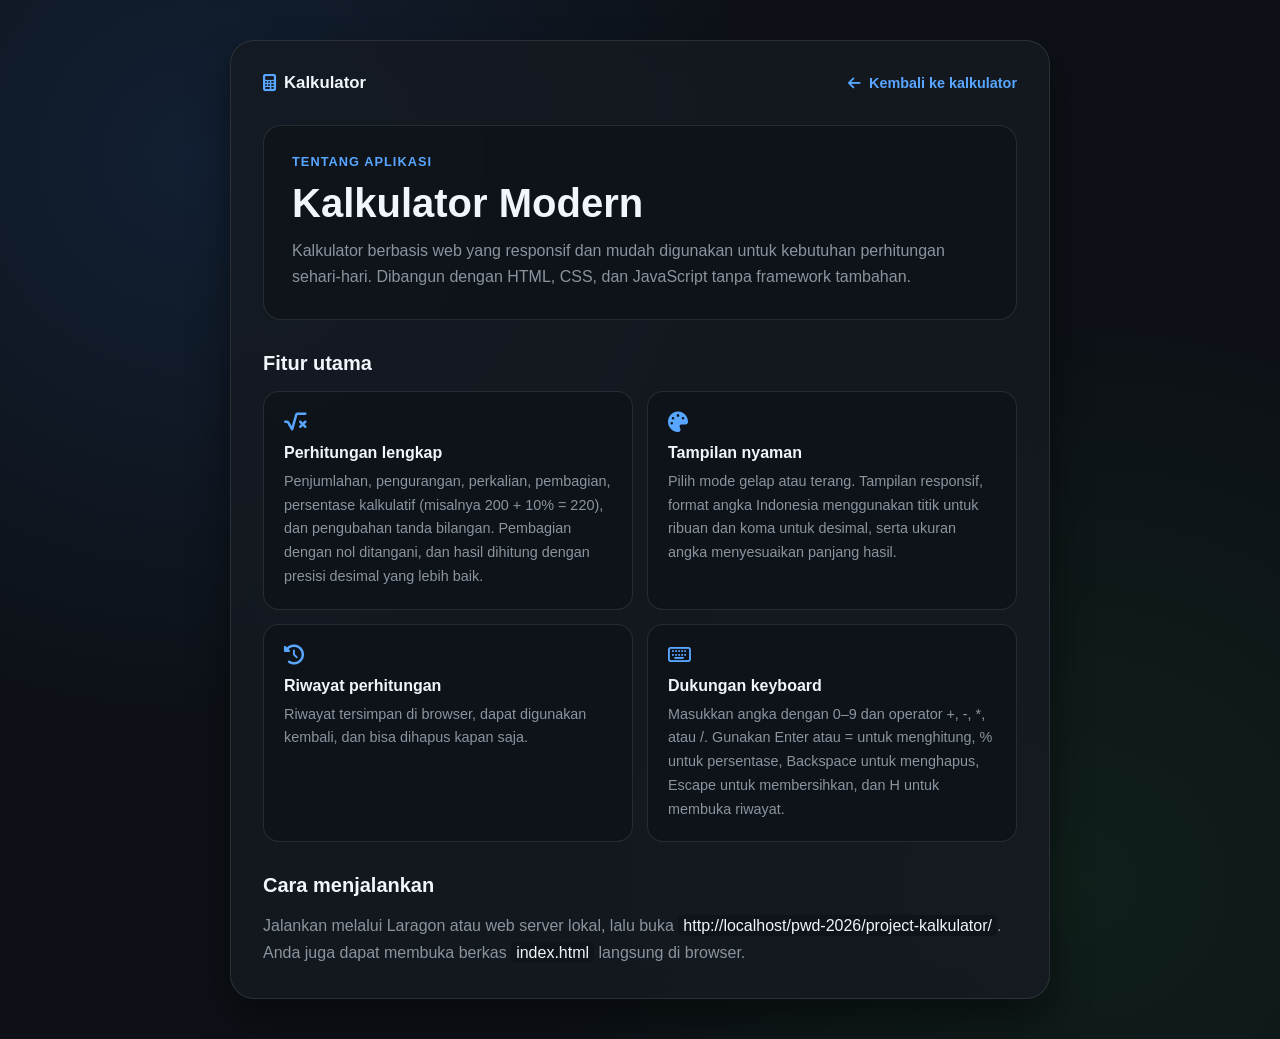
==== tentang.html @ 80384bbc "tambah fitur tentang" ====
<!DOCTYPE html>
<html lang="id">
<head>
    <meta charset="UTF-8">
    <meta name="viewport" content="width=device-width, initial-scale=1.0">
    <meta name="description" content="Informasi fitur, teknologi, dan cara menggunakan Aplikasi Kalkulator Modern.">
    <title>Tentang Aplikasi - Kalkulator Modern</title>
    <script>
        if (localStorage.getItem('calc_theme') === 'light') {
            document.documentElement.setAttribute('data-theme', 'light');
        }
    </script>
    <link rel="stylesheet" href="style.css">
    <link rel="stylesheet" href="https://cdnjs.cloudflare.com/ajax/libs/font-awesome/6.5.1/css/all.min.css">
</head>
<body class="about-body">
    <main class="about-container">
        <header class="calculator-header">
            <div class="logo">
                <i class="fa-solid fa-calculator"></i>
                <span>Kalkulator</span>
            </div>
            <a href="index.html" class="back-link">
                <i class="fa-solid fa-arrow-left"></i>
                Kembali ke kalkulator
            </a>
        </header>

        <section class="about-intro">
            <span class="about-eyebrow">Tentang Aplikasi</span>
            <h1>Kalkulator Modern</h1>
            <p>
                Kalkulator berbasis web yang responsif dan mudah digunakan untuk kebutuhan
                perhitungan sehari-hari. Dibangun dengan HTML, CSS, dan JavaScript tanpa
                framework tambahan.
            </p>
        </section>

        <section class="about-section" aria-labelledby="features-title">
            <h2 id="features-title">Fitur utama</h2>
            <div class="feature-grid">
                <article class="feature-card">
                    <i class="fa-solid fa-square-root-variable" aria-hidden="true"></i>
                    <h3>Perhitungan lengkap</h3>
                    <p>
                        Penjumlahan, pengurangan, perkalian, pembagian, persentase
                        kalkulatif (misalnya 200 + 10% = 220), dan pengubahan tanda
                        bilangan. Pembagian dengan nol ditangani, dan hasil dihitung
                        dengan presisi desimal yang lebih baik.
                    </p>
                </article>
                <article class="feature-card">
                    <i class="fa-solid fa-palette" aria-hidden="true"></i>
                    <h3>Tampilan nyaman</h3>
                    <p>
                        Pilih mode gelap atau terang. Tampilan responsif, format angka
                        Indonesia menggunakan titik untuk ribuan dan koma untuk desimal,
                        serta ukuran angka menyesuaikan panjang hasil.
                    </p>
                </article>
                <article class="feature-card">
                    <i class="fa-solid fa-clock-rotate-left" aria-hidden="true"></i>
                    <h3>Riwayat perhitungan</h3>
                    <p>
                        Riwayat tersimpan di browser, dapat digunakan kembali, dan bisa
                        dihapus kapan saja.
                    </p>
                </article>
                <article class="feature-card">
                    <i class="fa-regular fa-keyboard" aria-hidden="true"></i>
                    <h3>Dukungan keyboard</h3>
                    <p>
                        Masukkan angka dengan 0–9 dan operator +, -, *, atau /. Gunakan
                        Enter atau = untuk menghitung, % untuk persentase, Backspace
                        untuk menghapus, Escape untuk membersihkan, dan H untuk membuka
                        riwayat.
                    </p>
                </article>
            </div>
        </section>

        <section class="about-section about-usage" aria-labelledby="usage-title">
            <h2 id="usage-title">Cara menjalankan</h2>
            <p>
                Jalankan melalui Laragon atau web server lokal, lalu buka
                <code>http://localhost/pwd-2026/project-kalkulator/</code>.
                Anda juga dapat membuka berkas <code>index.html</code> langsung di
                browser.
            </p>
        </section>
    </main>
</body>
</html>
---- style.css ----
/* ======================================================
   ROOT VARIABLES (Tema Gelap & Terang)
   ====================================================== */
:root {
    /* Palet Default: Dark Mode */
    --bg-body: #0d1117;
    --bg-calculator: rgba(22, 27, 34, 0.85);
    --border-color: rgba(255, 255, 255, 0.1);
    --shadow-color: rgba(0, 0, 0, 0.45);

    --text-primary: #f0f6fc;
    --text-secondary: #8b949e;
    --text-accent: #58a6ff;

    --btn-num-bg: #21262d;
    --btn-num-hover: #30363d;
    --btn-num-text: #f0f6fc;

    --btn-act-bg: #30363d;
    --btn-act-hover: #3c444d;
    --btn-act-text: #79c0ff;

    --btn-op-bg: #1f6feb;
    --btn-op-hover: #388bfd;
    --btn-op-text: #ffffff;

    --btn-eq-bg: #238636;
    --btn-eq-hover: #2ea043;
    --btn-eq-text: #ffffff;

    --display-bg: rgba(13, 17, 23, 0.6);
    --panel-bg: rgba(22, 27, 34, 0.95);

    --radius-calc: 24px;
    --radius-btn: 16px;
    --font-family: -apple-system, BlinkMacSystemFont, 'Segoe UI', Roboto, Helvetica, Arial, sans-serif;
    --transition-speed: 0.2s;
}

/* Light Mode Overrides */
[data-theme="light"] {
    --bg-body: #f3f4f6;
    --bg-calculator: rgba(255, 255, 255, 0.9);
    --border-color: rgba(0, 0, 0, 0.08);
    --shadow-color: rgba(0, 0, 0, 0.12);

    --text-primary: #1f2937;
    --text-secondary: #6b7280;
    --text-accent: #2563eb;

    --btn-num-bg: #f9fafb;
    --btn-num-hover: #f3f4f6;
    --btn-num-text: #111827;

    --btn-act-bg: #e5e7eb;
    --btn-act-hover: #d1d5db;
    --btn-act-text: #1d4ed8;

    --btn-op-bg: #3b82f6;
    --btn-op-hover: #2563eb;
    --btn-op-text: #ffffff;

    --btn-eq-bg: #10b981;
    --btn-eq-hover: #059669;
    --btn-eq-text: #ffffff;

    --display-bg: rgba(243, 244, 246, 0.7);
    --panel-bg: rgba(255, 255, 255, 0.97);
}

/* ======================================================
   RESET & DASAR
   ====================================================== */
* {
    margin: 0;
    padding: 0;
    box-sizing: border-box;
    font-family: var(--font-family);
    -webkit-tap-highlight-color: transparent;
}

body {
    min-height: 100vh;
    display: flex;
    justify-content: center;
    align-items: center;
    background-color: var(--bg-body);
    background-image: 
        radial-gradient(circle at 15% 15%, rgba(56, 139, 253, 0.12) 0%, transparent 40%),
        radial-gradient(circle at 85% 85%, rgba(35, 134, 54, 0.12) 0%, transparent 40%);
    color: var(--text-primary);
    padding: 16px;
    transition: background-color var(--transition-speed) ease;
}

/* ======================================================
   WADAH UTAMA KALKULATOR
   ====================================================== */
.calculator-container {
    width: 100%;
    max-width: 380px;
    background: var(--bg-calculator);
    backdrop-filter: blur(16px);
    -webkit-backdrop-filter: blur(16px);
    border: 1px solid var(--border-color);
    border-radius: var(--radius-calc);
    box-shadow: 0 20px 40px var(--shadow-color);
    padding: 24px;
    display: flex;
    flex-direction: column;
    gap: 18px;
    position: relative;
    overflow: hidden;
    transition: background var(--transition-speed) ease, border-color var(--transition-speed) ease;
}

/* ======================================================
   HEADER
   ====================================================== */
.calculator-header {
    display: flex;
    justify-content: space-between;
    align-items: center;
}

.calculator-header .logo {
    display: flex;
    align-items: center;
    gap: 8px;
    font-size: 1.05rem;
    font-weight: 600;
    color: var(--text-primary);
}

.calculator-header .logo i {
    color: var(--text-accent);
}

.header-actions {
    display: flex;
    gap: 8px;
}

.icon-btn {
    background: transparent;
    border: 1px solid var(--border-color);
    color: var(--text-secondary);
    width: 36px;
    height: 36px;
    border-radius: 50%;
    cursor: pointer;
    display: flex;
    align-items: center;
    justify-content: center;
    font-size: 0.95rem;
    transition: all var(--transition-speed) ease;
}

.icon-btn:hover {
    background: var(--btn-num-hover);
    color: var(--text-primary);
    transform: translateY(-2px);
}

.icon-btn:active {
    transform: scale(0.95);
}

/* ======================================================
   LAYAR TAMPILAN (DISPLAY)
   ====================================================== */
.display-container {
    background: var(--display-bg);
    border: 1px solid var(--border-color);
    border-radius: 16px;
    padding: 16px 20px;
    display: flex;
    flex-direction: column;
    justify-content: flex-end;
    align-items: flex-end;
    min-height: 105px;
    word-break: break-all;
    word-wrap: break-word;
    overflow-x: auto;
    transition: background var(--transition-speed) ease;
}

.previous-operand {
    font-size: 0.95rem;
    color: var(--text-secondary);
    min-height: 22px;
    font-weight: 400;
    letter-spacing: 0.5px;
}

.current-operand {
    font-size: 2.2rem;
    font-weight: 700;
    color: var(--text-primary);
    line-height: 1.2;
    transition: font-size 0.15s ease;
}

/* ======================================================
   PAPAN TOMBOL (KEYPAD)
   ====================================================== */
.keypad {
    display: grid;
    grid-template-columns: repeat(4, 1fr);
    gap: 12px;
}

.btn {
    height: 58px;
    border: 1px solid var(--border-color);
    border-radius: var(--radius-btn);
    font-size: 1.35rem;
    font-weight: 600;
    cursor: pointer;
    outline: none;
    user-select: none;
    display: flex;
    justify-content: center;
    align-items: center;
    transition: all 0.12s cubic-bezier(0.4, 0, 0.2, 1);
    box-shadow: 0 3px 6px rgba(0, 0, 0, 0.05);
}

.btn:active, .btn.keyboard-active {
    transform: scale(0.92);
    filter: brightness(0.9);
}

/* Tombol Angka */
.btn-number {
    background: var(--btn-num-bg);
    color: var(--btn-num-text);
}

.btn-number:hover {
    background: var(--btn-num-hover);
}

/* Tombol Aksi Fungsional (AC, DEL, %, ±) */
.btn-action {
    background: var(--btn-act-bg);
    color: var(--btn-act-text);
    font-size: 1.15rem;
}

.btn-action:hover {
    background: var(--btn-act-hover);
}

/* Tombol Operator (+, -, *, /) */
.btn-operator {
    background: var(--btn-op-bg);
    color: var(--btn-op-text);
    font-size: 1.4rem;
}

.btn-operator:hover {
    background: var(--btn-op-hover);
}

/* Tombol Sama Dengan (=) */
.btn-equals {
    background: var(--btn-eq-bg);
    color: var(--btn-eq-text);
    font-size: 1.5rem;
}

.btn-equals:hover {
    background: var(--btn-eq-hover);
}

/* ======================================================
   PANEL RIWAYAT (HISTORY PANEL)
   ====================================================== */
.history-panel {
    position: absolute;
    top: 64px;
    left: 20px;
    right: 20px;
    bottom: 20px;
    background: var(--panel-bg);
    border: 1px solid var(--border-color);
    border-radius: 18px;
    backdrop-filter: blur(20px);
    -webkit-backdrop-filter: blur(20px);
    box-shadow: 0 10px 25px var(--shadow-color);
    padding: 16px;
    display: flex;
    flex-direction: column;
    z-index: 100;
    opacity: 0;
    pointer-events: none;
    transform: translateY(-10px);
    transition: opacity 0.25s ease, transform 0.25s ease;
}

.history-panel.active {
    opacity: 1;
    pointer-events: all;
    transform: translateY(0);
}

.history-header {
    display: flex;
    justify-content: space-between;
    align-items: center;
    padding-bottom: 12px;
    border-bottom: 1px solid var(--border-color);
    margin-bottom: 12px;
}

.history-header h3 {
    font-size: 1rem;
    font-weight: 600;
    color: var(--text-primary);
}

.clear-history-btn {
    background: transparent;
    border: none;
    color: #f85149;
    font-size: 0.85rem;
    cursor: pointer;
    display: flex;
    align-items: center;
    gap: 4px;
    padding: 4px 8px;
    border-radius: 6px;
    transition: background 0.15s ease;
}

.clear-history-btn:hover {
    background: rgba(248, 81, 73, 0.15);
}

.history-list {
    flex: 1;
    overflow-y: auto;
    display: flex;
    flex-direction: column;
    gap: 10px;
    padding-right: 4px;
}

.history-item {
    padding: 10px 12px;
    background: var(--display-bg);
    border-radius: 10px;
    cursor: pointer;
    transition: transform 0.15s ease, background 0.15s ease;
    border: 1px solid transparent;
}

.history-item:hover {
    background: var(--btn-num-hover);
    border-color: var(--border-color);
    transform: translateX(3px);
}

.history-item-exp {
    font-size: 0.82rem;
    color: var(--text-secondary);
    text-align: right;
}

.history-item-res {
    font-size: 1.15rem;
    font-weight: 600;
    color: var(--text-accent);
    text-align: right;
}

.empty-history {
    font-size: 0.88rem;
    color: var(--text-secondary);
    text-align: center;
    margin-top: 30px;
}

/* ======================================================
   FOOTER INFO
   ====================================================== */
.calculator-footer {
    text-align: center;
    color: var(--text-secondary);
    font-size: 0.78rem;
    line-height: 1.3;
}

/* ======================================================
   HALAMAN TENTANG
   ====================================================== */
.about-body {
    align-items: flex-start;
    padding: 40px 16px;
}

.about-container {
    width: 100%;
    max-width: 820px;
    display: flex;
    flex-direction: column;
    gap: 32px;
    padding: 32px;
    background: var(--bg-calculator);
    backdrop-filter: blur(16px);
    -webkit-backdrop-filter: blur(16px);
    border: 1px solid var(--border-color);
    border-radius: var(--radius-calc);
    box-shadow: 0 20px 40px var(--shadow-color);
}

.back-link {
    display: inline-flex;
    align-items: center;
    gap: 8px;
    color: var(--text-accent);
    font-size: 0.9rem;
    font-weight: 600;
    text-decoration: none;
}

.back-link:hover {
    text-decoration: underline;
}

.about-intro {
    display: flex;
    flex-direction: column;
    gap: 12px;
    padding: 28px;
    background: var(--display-bg);
    border: 1px solid var(--border-color);
    border-radius: 18px;
}

.about-eyebrow {
    color: var(--text-accent);
    font-size: 0.8rem;
    font-weight: 700;
    letter-spacing: 0.08em;
    text-transform: uppercase;
}

.about-intro h1 {
    font-size: clamp(1.8rem, 5vw, 2.5rem);
}

.about-intro p,
.feature-card p,
.about-usage p {
    color: var(--text-secondary);
    line-height: 1.65;
}

.about-section {
    display: flex;
    flex-direction: column;
    gap: 16px;
}

.about-section h2 {
    font-size: 1.25rem;
}

.feature-grid {
    display: grid;
    grid-template-columns: repeat(2, minmax(0, 1fr));
    gap: 14px;
}

.feature-card {
    padding: 20px;
    background: var(--display-bg);
    border: 1px solid var(--border-color);
    border-radius: 16px;
}

.feature-card > i {
    margin-bottom: 12px;
    color: var(--text-accent);
    font-size: 1.25rem;
}

.feature-card h3 {
    margin-bottom: 8px;
    font-size: 1rem;
}

.feature-card p {
    font-size: 0.9rem;
}

.about-usage code {
    padding: 2px 5px;
    background: var(--display-bg);
    border-radius: 5px;
    color: var(--text-primary);
    overflow-wrap: anywhere;
}

/* Custom Scrollbar */
.history-list::-webkit-scrollbar,
.display-container::-webkit-scrollbar {
    width: 5px;
    height: 5px;
}

.history-list::-webkit-scrollbar-thumb,
.display-container::-webkit-scrollbar-thumb {
    background: var(--border-color);
    border-radius: 10px;
}

/* ======================================================
   RESPONSIVE DESIGN
   ====================================================== */
@media (max-width: 420px) {
    .calculator-container {
        padding: 16px;
        border-radius: 20px;
        gap: 14px;
    }

    .btn {
        height: 52px;
        font-size: 1.2rem;
    }

    .current-operand {
        font-size: 1.85rem;
    }

    .about-body {
        padding: 16px 12px;
    }

    .about-container {
        gap: 24px;
        padding: 20px 16px;
        border-radius: 20px;
    }

    .about-container .calculator-header {
        align-items: flex-start;
        gap: 12px;
    }

    .back-link {
        font-size: 0.8rem;
    }

    .about-intro {
        padding: 20px;
    }

    .feature-grid {
        grid-template-columns: 1fr;
    }
}
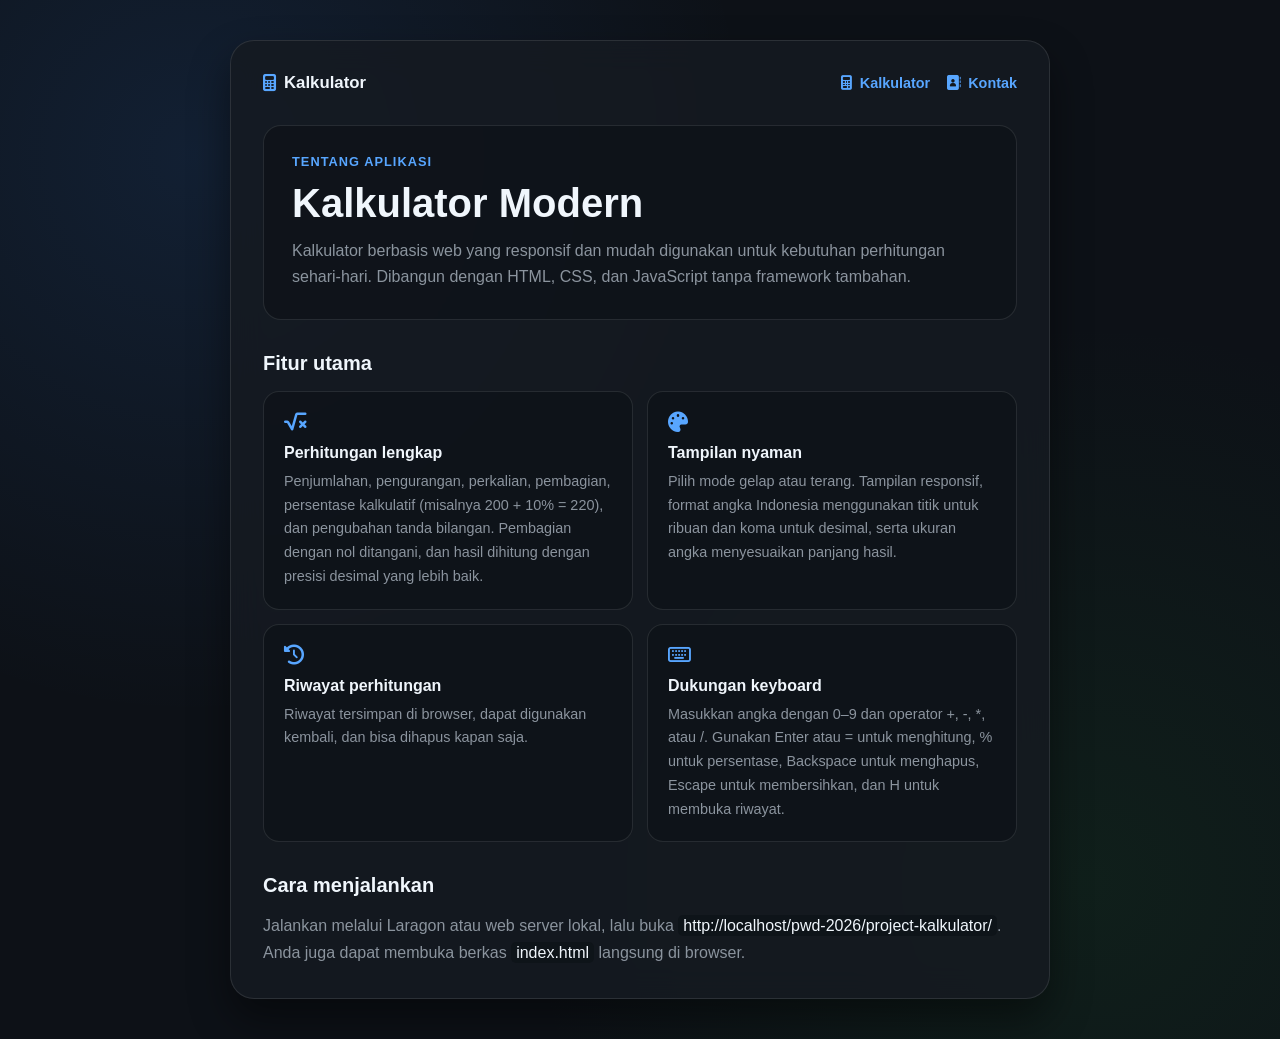
==== commit 68b8998f: "tambah fitur kontak" ====
--- a/tentang.html
+++ b/tentang.html
@@ -15,15 +15,21 @@
 </head>
 <body class="about-body">
     <main class="about-container">
-        <header class="calculator-header">
+        <header class="calculator-header contact-header">
             <div class="logo">
                 <i class="fa-solid fa-calculator"></i>
                 <span>Kalkulator</span>
             </div>
-            <a href="index.html" class="back-link">
-                <i class="fa-solid fa-arrow-left"></i>
-                Kembali ke kalkulator
-            </a>
+            <div class="nav-links">
+                <a href="index.html" class="back-link">
+                    <i class="fa-solid fa-calculator"></i>
+                    Kalkulator
+                </a>
+                <a href="kontak.html" class="back-link">
+                    <i class="fa-solid fa-address-book"></i>
+                    Kontak
+                </a>
+            </div>
         </header>
 
         <section class="about-intro">
--- a/style.css
+++ b/style.css
@@ -504,6 +504,196 @@
     overflow-wrap: anywhere;
 }
 
+/* ======================================================
+   HALAMAN KONTAK
+   ====================================================== */
+.contact-header {
+    flex-wrap: wrap;
+    gap: 12px;
+}
+
+.nav-links {
+    display: flex;
+    align-items: center;
+    gap: 16px;
+}
+
+.contact-grid {
+    display: grid;
+    grid-template-columns: repeat(2, minmax(0, 1fr));
+    gap: 14px;
+}
+
+.contact-card {
+    display: flex;
+    gap: 16px;
+    align-items: flex-start;
+    padding: 20px;
+    background: var(--display-bg);
+    border: 1px solid var(--border-color);
+    border-radius: 16px;
+    transition: transform 0.2s ease, border-color 0.2s ease;
+}
+
+.contact-card:hover {
+    transform: translateY(-2px);
+    border-color: var(--text-accent);
+}
+
+.contact-icon {
+    width: 44px;
+    height: 44px;
+    min-width: 44px;
+    background: rgba(88, 166, 255, 0.12);
+    border-radius: 12px;
+    display: flex;
+    align-items: center;
+    justify-content: center;
+    color: var(--text-accent);
+    font-size: 1.25rem;
+}
+
+.contact-details {
+    display: flex;
+    flex-direction: column;
+    gap: 4px;
+}
+
+.contact-details h3 {
+    font-size: 1rem;
+    color: var(--text-primary);
+}
+
+.contact-details p {
+    font-size: 0.85rem;
+    color: var(--text-secondary);
+    line-height: 1.4;
+}
+
+.contact-link {
+    display: inline-block;
+    margin-top: 6px;
+    color: var(--text-accent);
+    font-size: 0.88rem;
+    font-weight: 600;
+    text-decoration: none;
+    word-break: break-all;
+}
+
+.contact-link:hover {
+    text-decoration: underline;
+}
+
+.contact-badge {
+    display: inline-block;
+    margin-top: 6px;
+    padding: 4px 10px;
+    background: var(--btn-act-bg);
+    color: var(--text-primary);
+    border-radius: 20px;
+    font-size: 0.75rem;
+    font-weight: 600;
+    width: fit-content;
+}
+
+/* Formulir Kontak */
+.contact-form {
+    display: flex;
+    flex-direction: column;
+    gap: 16px;
+    background: var(--display-bg);
+    border: 1px solid var(--border-color);
+    border-radius: 18px;
+    padding: 24px;
+}
+
+.form-row {
+    display: grid;
+    grid-template-columns: repeat(2, minmax(0, 1fr));
+    gap: 16px;
+}
+
+.form-group {
+    display: flex;
+    flex-direction: column;
+    gap: 6px;
+}
+
+.form-group label {
+    font-size: 0.85rem;
+    font-weight: 600;
+    color: var(--text-primary);
+}
+
+.form-group input,
+.form-group textarea {
+    width: 100%;
+    padding: 10px 14px;
+    background: var(--btn-num-bg);
+    border: 1px solid var(--border-color);
+    border-radius: 10px;
+    color: var(--text-primary);
+    font-family: inherit;
+    font-size: 0.92rem;
+    transition: border-color var(--transition-speed) ease, box-shadow var(--transition-speed) ease;
+}
+
+.form-group input:focus,
+.form-group textarea:focus {
+    outline: none;
+    border-color: var(--text-accent);
+    box-shadow: 0 0 0 3px rgba(88, 166, 255, 0.2);
+}
+
+.form-group textarea {
+    resize: vertical;
+    min-height: 90px;
+}
+
+.form-actions {
+    display: flex;
+    justify-content: flex-end;
+}
+
+.btn-submit {
+    display: inline-flex;
+    align-items: center;
+    gap: 8px;
+    padding: 12px 24px;
+    background: var(--btn-op-bg);
+    color: var(--btn-op-text);
+    border: none;
+    border-radius: 12px;
+    font-size: 0.95rem;
+    font-weight: 600;
+    cursor: pointer;
+    transition: background var(--transition-speed) ease, transform 0.12s ease;
+}
+
+.btn-submit:hover {
+    background: var(--btn-op-hover);
+    transform: translateY(-1px);
+}
+
+.btn-submit:active {
+    transform: scale(0.97);
+}
+
+.form-alert {
+    padding: 12px 16px;
+    border-radius: 10px;
+    font-size: 0.88rem;
+    align-items: center;
+    gap: 8px;
+    line-height: 1.4;
+}
+
+.form-alert.success {
+    background: rgba(35, 134, 54, 0.15);
+    border: 1px solid rgba(35, 134, 54, 0.4);
+    color: #3fb950;
+}
+
 /* Custom Scrollbar */
 .history-list::-webkit-scrollbar,
 .display-container::-webkit-scrollbar {
@@ -562,4 +752,21 @@
     .feature-grid {
         grid-template-columns: 1fr;
     }
-}
+
+    .contact-grid,
+    .form-row {
+        grid-template-columns: 1fr;
+    }
+
+    .nav-links {
+        gap: 10px;
+    }
+
+    .contact-card {
+        padding: 16px;
+    }
+
+    .contact-form {
+        padding: 16px;
+    }
+}
